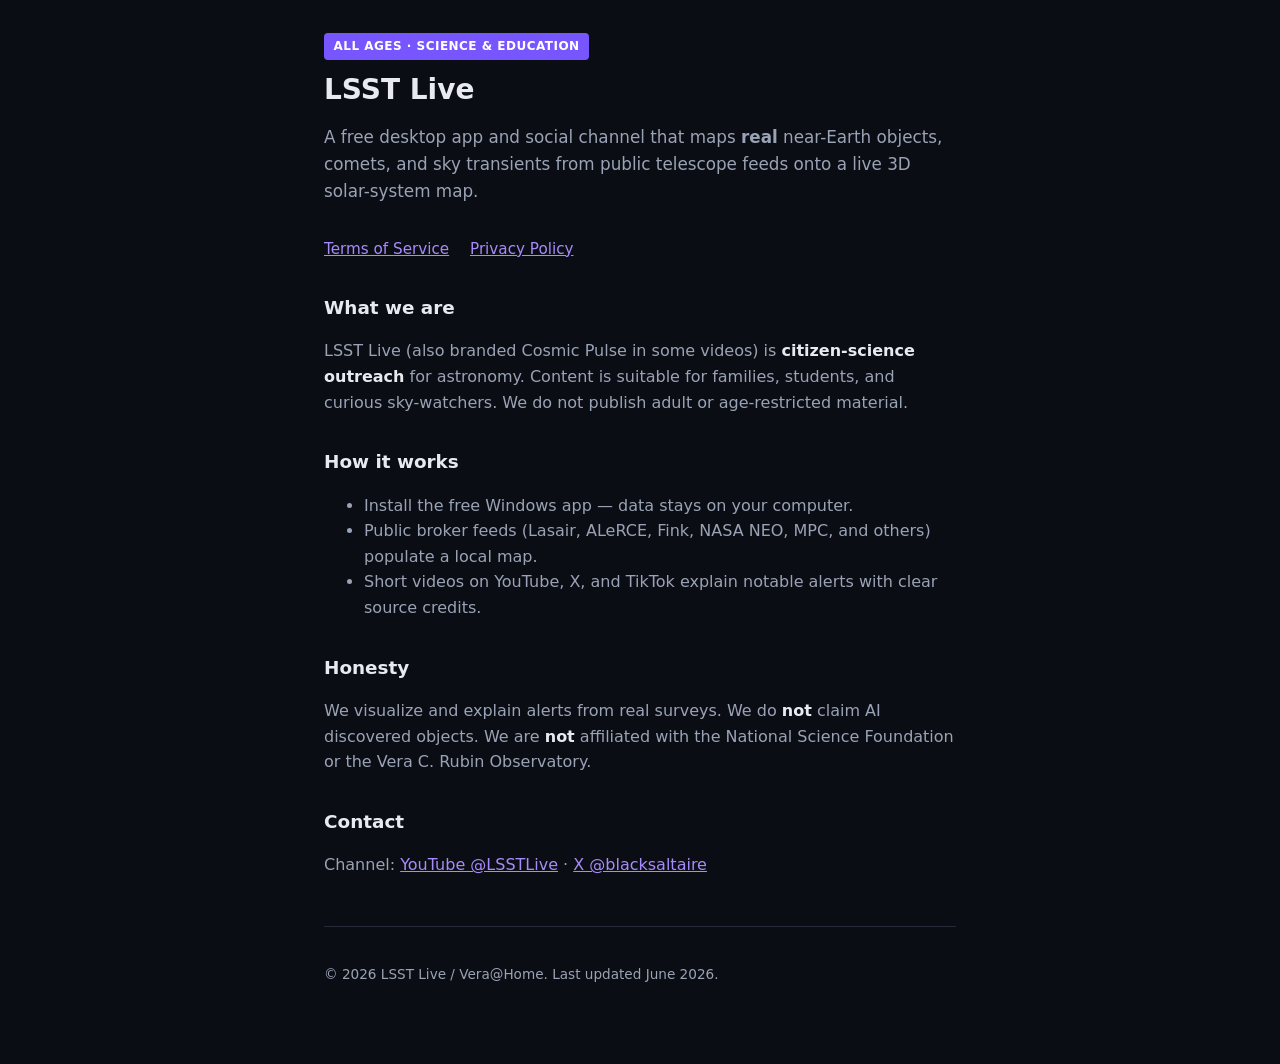
==== index.html @ 292eb152 "LSST Live family-friendly legal site Co-authored-by: Cursor <cursoragent@cursor.com>" ====
<!DOCTYPE html>
<html lang="en">
<head>
  <meta charset="utf-8" />
  <meta name="viewport" content="width=device-width, initial-scale=1" />
  <title>LSST Live — family-friendly astronomy</title>
  <meta name="description" content="LSST Live is a free, family-friendly Windows app and video channel about real telescope alerts. Not affiliated with NSF or Vera C. Rubin Observatory." />
  <link rel="stylesheet" href="styles.css" />
</head>
<body>
  <div class="wrap">
    <header>
      <span class="badge">All ages · Science &amp; education</span>
      <h1>LSST Live</h1>
      <p class="lead">A free desktop app and social channel that maps <strong>real</strong> near-Earth objects, comets, and sky transients from public telescope feeds onto a live 3D solar-system map.</p>
    </header>
    <nav aria-label="Legal">
      <a href="terms.html">Terms of Service</a>
      <a href="privacy.html">Privacy Policy</a>
    </nav>
    <main>
      <h2>What we are</h2>
      <p>LSST Live (also branded Cosmic Pulse in some videos) is <strong>citizen-science outreach</strong> for astronomy. Content is suitable for families, students, and curious sky-watchers. We do not publish adult or age-restricted material.</p>
      <h2>How it works</h2>
      <ul>
        <li>Install the free Windows app — data stays on your computer.</li>
        <li>Public broker feeds (Lasair, ALeRCE, Fink, NASA NEO, MPC, and others) populate a local map.</li>
        <li>Short videos on YouTube, X, and TikTok explain notable alerts with clear source credits.</li>
      </ul>
      <h2>Honesty</h2>
      <p>We visualize and explain alerts from real surveys. We do <strong>not</strong> claim AI discovered objects. We are <strong>not</strong> affiliated with the National Science Foundation or the Vera C. Rubin Observatory.</p>
      <h2>Contact</h2>
      <p>Channel: <a href="https://www.youtube.com/@LSSTLive">YouTube @LSSTLive</a> · <a href="https://x.com/blacksaltaire">X @blacksaltaire</a></p>
    </main>
    <footer>
      <p>© 2026 LSST Live / Vera@Home. Last updated June 2026.</p>
    </footer>
  </div>
</body>
</html>
---- styles.css ----
:root {
  --bg: #0b0d14;
  --card: #141824;
  --text: #e8eaf0;
  --muted: #9aa3b5;
  --accent: #7856ff;
  --link: #a78bfa;
}
* { box-sizing: border-box; }
body {
  margin: 0;
  font-family: system-ui, -apple-system, "Segoe UI", Roboto, sans-serif;
  background: var(--bg);
  color: var(--text);
  line-height: 1.6;
}
a { color: var(--link); }
.wrap { max-width: 42rem; margin: 0 auto; padding: 2rem 1.25rem 4rem; }
header { margin-bottom: 2rem; }
.badge {
  display: inline-block;
  background: var(--accent);
  color: #fff;
  font-size: 0.75rem;
  font-weight: 600;
  letter-spacing: 0.04em;
  text-transform: uppercase;
  padding: 0.25rem 0.6rem;
  border-radius: 4px;
  margin-bottom: 0.75rem;
}
h1 { font-size: 1.75rem; margin: 0 0 0.5rem; line-height: 1.25; }
.lead { color: var(--muted); font-size: 1.05rem; }
nav { margin: 1.5rem 0; font-size: 0.95rem; }
nav a { margin-right: 1rem; }
main h2 { font-size: 1.15rem; margin-top: 2rem; }
main p, main li { color: var(--muted); }
main strong { color: var(--text); }
footer {
  margin-top: 3rem;
  padding-top: 1.5rem;
  border-top: 1px solid #252a38;
  font-size: 0.85rem;
  color: var(--muted);
}
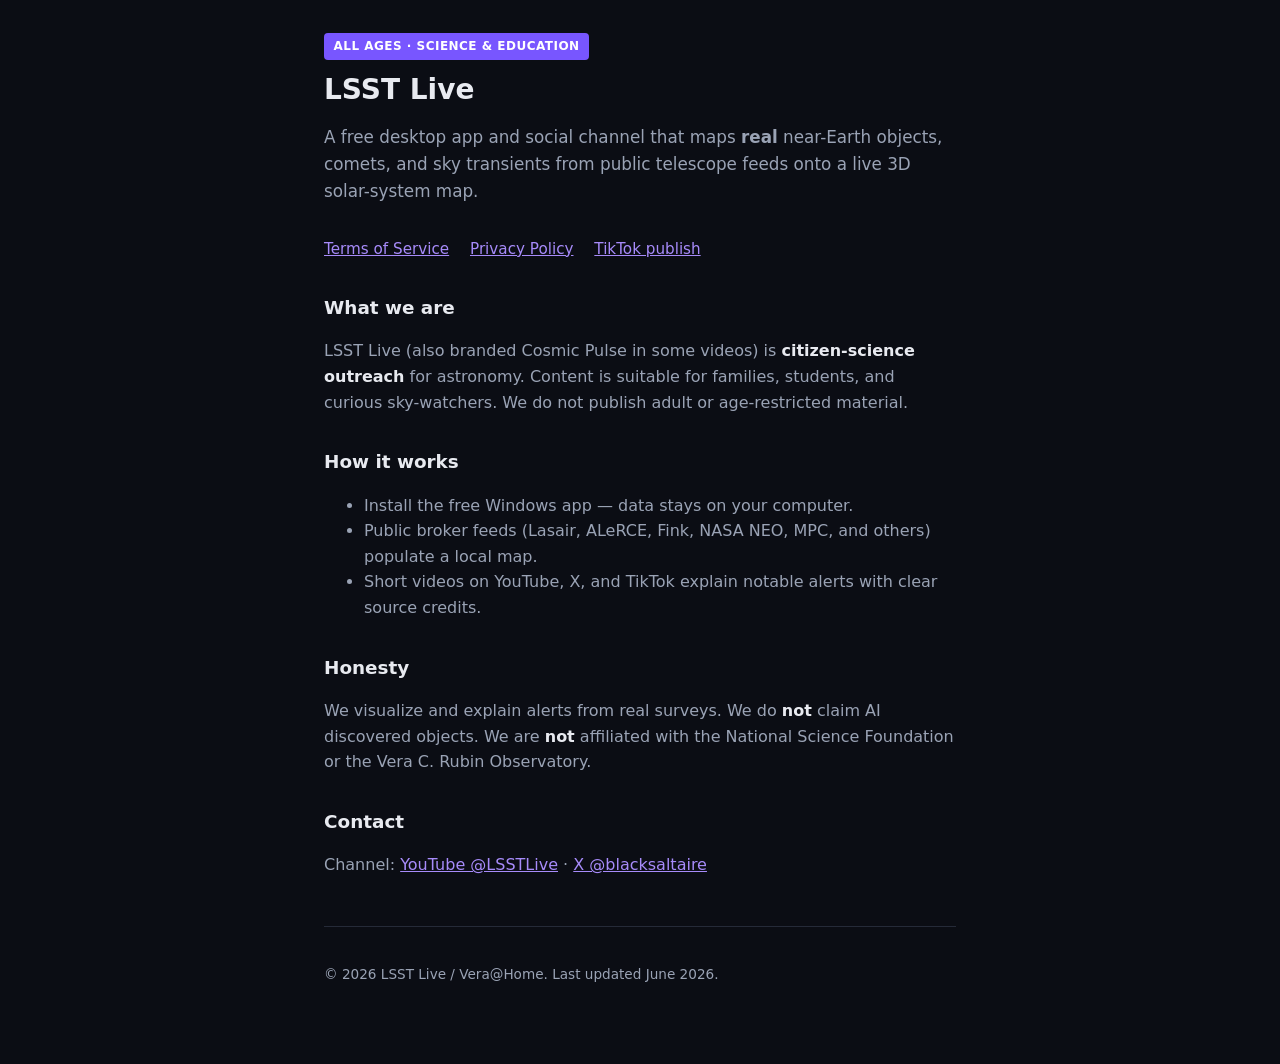
==== commit e2a469b1: "Add TikTok sandbox publish UI for app review demo. Operator page on verified domain pairs with local" ====
--- a/index.html
+++ b/index.html
@@ -17,6 +17,7 @@
     <nav aria-label="Legal">
       <a href="terms.html">Terms of Service</a>
       <a href="privacy.html">Privacy Policy</a>
+      <a href="publish.html">TikTok publish</a>
     </nav>
     <main>
       <h2>What we are</h2>
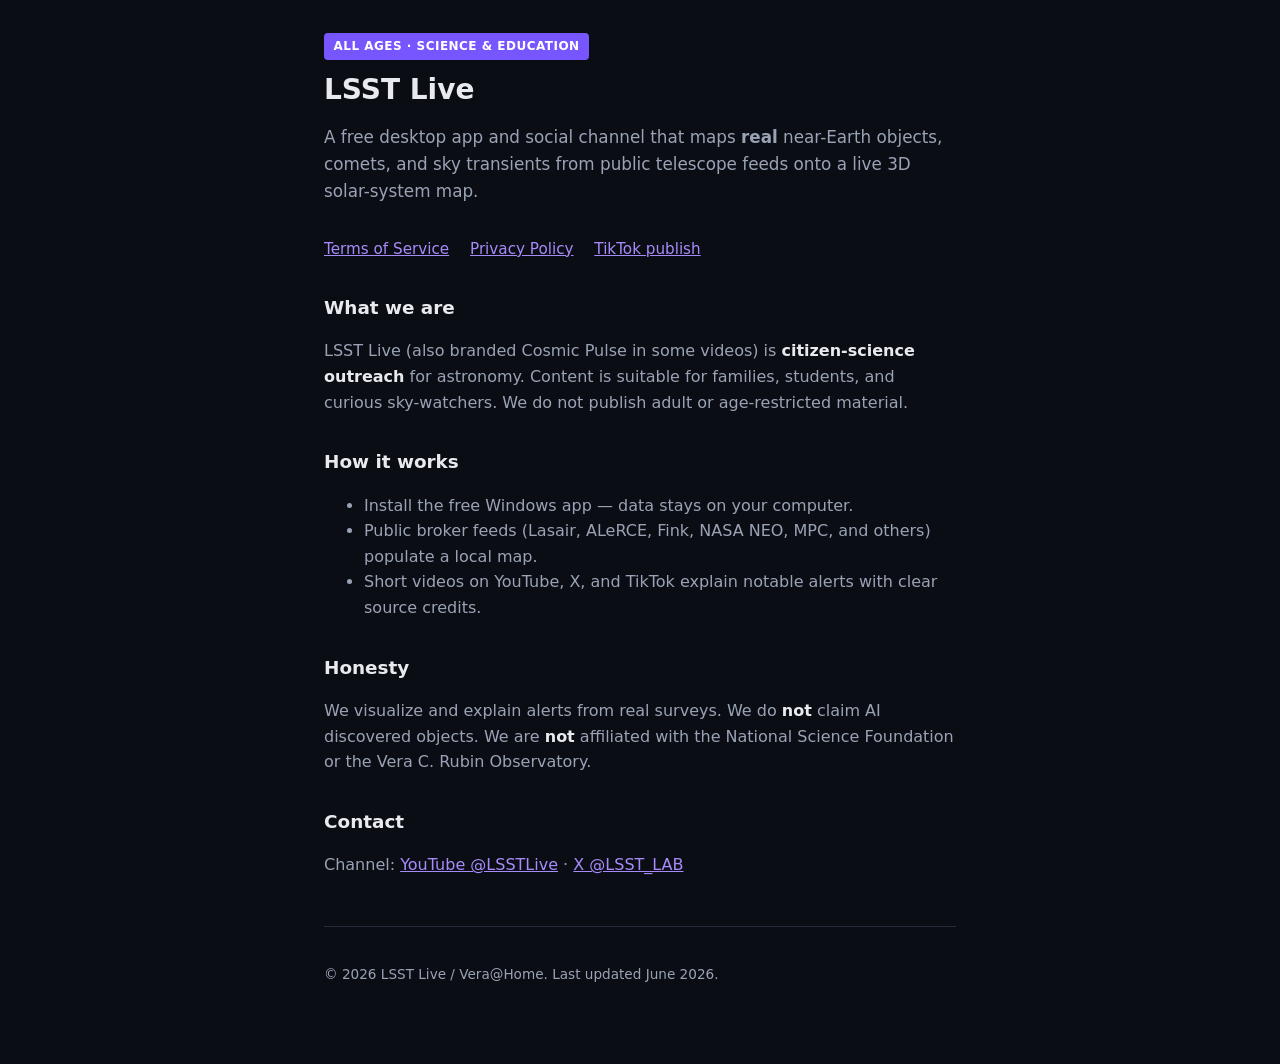
==== commit 4ffaf946: "Rebrand X handle to @LSST_LAB across site pages. Co-authored-by: Cursor <cursoragent@cursor.com>" ====
--- a/index.html
+++ b/index.html
@@ -31,7 +31,7 @@
       <h2>Honesty</h2>
       <p>We visualize and explain alerts from real surveys. We do <strong>not</strong> claim AI discovered objects. We are <strong>not</strong> affiliated with the National Science Foundation or the Vera C. Rubin Observatory.</p>
       <h2>Contact</h2>
-      <p>Channel: <a href="https://www.youtube.com/@LSSTLive">YouTube @LSSTLive</a> · <a href="https://x.com/blacksaltaire">X @blacksaltaire</a></p>
+      <p>Channel: <a href="https://www.youtube.com/@LSSTLive">YouTube @LSSTLive</a> · <a href="https://x.com/LSST_LAB">X @LSST_LAB</a></p>
     </main>
     <footer>
       <p>© 2026 LSST Live / Vera@Home. Last updated June 2026.</p>
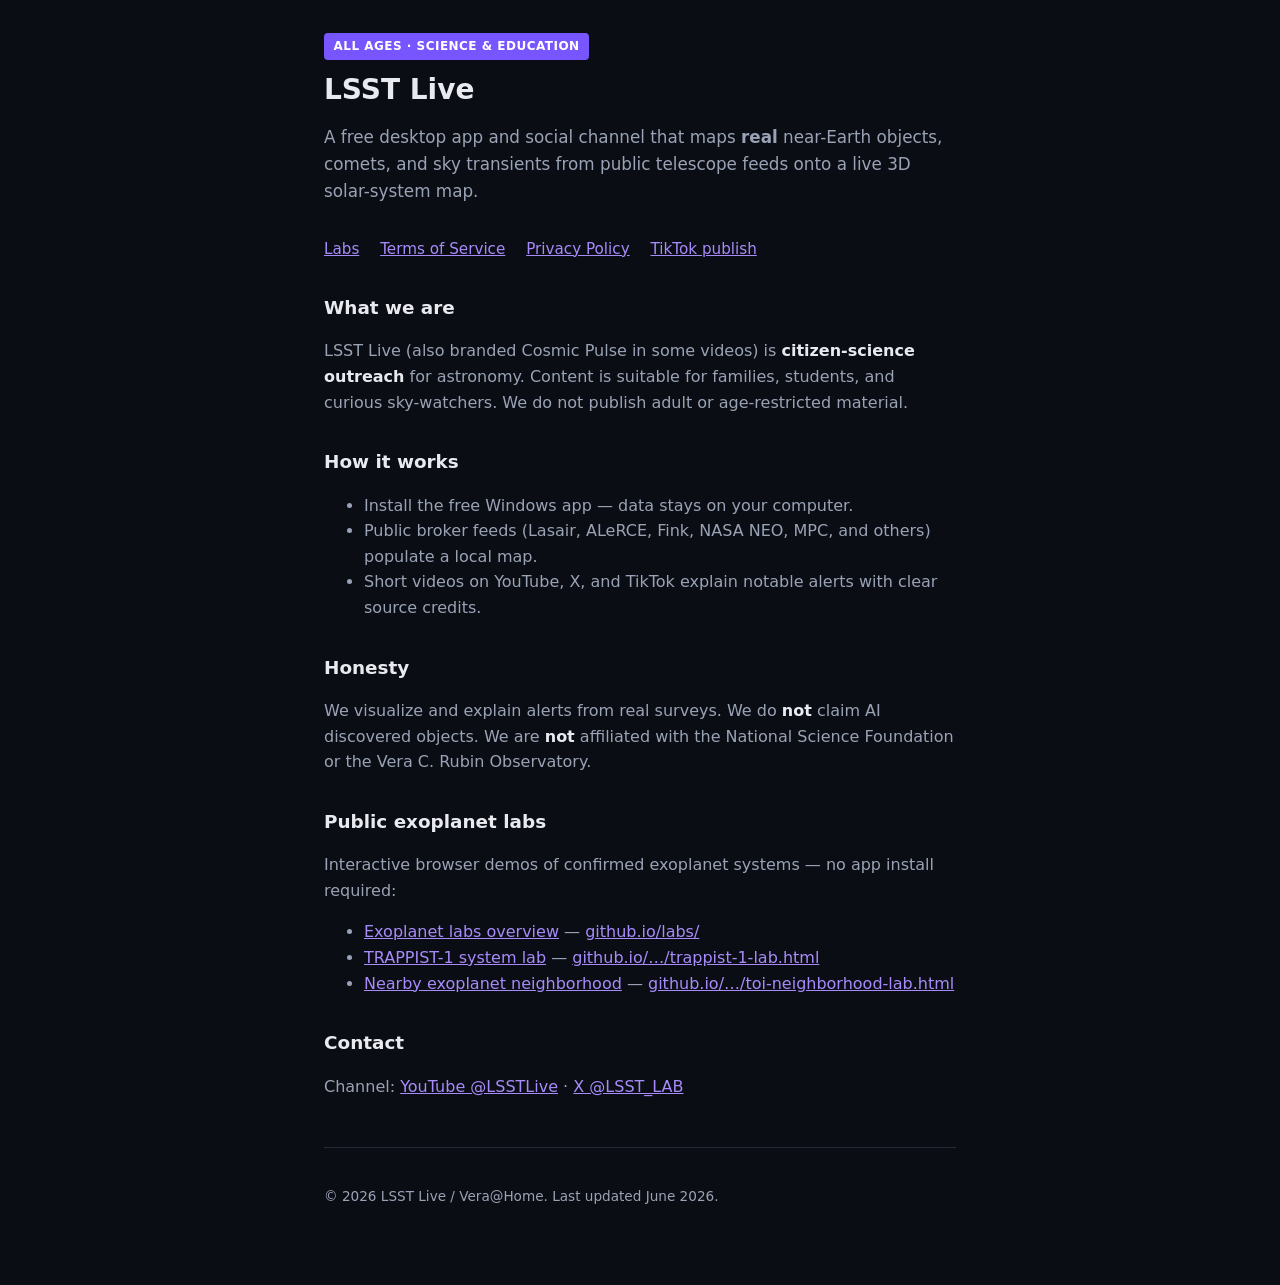
==== commit 781cdc4d: "Add public exoplanet labs for GitHub Pages Ship interactive TRAPPIST-1 and nearby-exoplanet neighbor" ====
--- a/index.html
+++ b/index.html
@@ -14,7 +14,8 @@
       <h1>LSST Live</h1>
       <p class="lead">A free desktop app and social channel that maps <strong>real</strong> near-Earth objects, comets, and sky transients from public telescope feeds onto a live 3D solar-system map.</p>
     </header>
-    <nav aria-label="Legal">
+    <nav aria-label="Site">
+      <a href="labs/index.html">Labs</a>
       <a href="terms.html">Terms of Service</a>
       <a href="privacy.html">Privacy Policy</a>
       <a href="publish.html">TikTok publish</a>
@@ -30,6 +31,13 @@
       </ul>
       <h2>Honesty</h2>
       <p>We visualize and explain alerts from real surveys. We do <strong>not</strong> claim AI discovered objects. We are <strong>not</strong> affiliated with the National Science Foundation or the Vera C. Rubin Observatory.</p>
+      <h2>Public exoplanet labs</h2>
+      <p>Interactive browser demos of confirmed exoplanet systems — no app install required:</p>
+      <ul>
+        <li><a href="labs/index.html">Exoplanet labs overview</a> — <a href="https://cyberbob4269.github.io/lsst-live-site/labs/">github.io/labs/</a></li>
+        <li><a href="labs/trappist-1-lab.html">TRAPPIST-1 system lab</a> — <a href="https://cyberbob4269.github.io/lsst-live-site/labs/trappist-1-lab.html">github.io/…/trappist-1-lab.html</a></li>
+        <li><a href="labs/toi-neighborhood-lab.html">Nearby exoplanet neighborhood</a> — <a href="https://cyberbob4269.github.io/lsst-live-site/labs/toi-neighborhood-lab.html">github.io/…/toi-neighborhood-lab.html</a></li>
+      </ul>
       <h2>Contact</h2>
       <p>Channel: <a href="https://www.youtube.com/@LSSTLive">YouTube @LSSTLive</a> · <a href="https://x.com/LSST_LAB">X @LSST_LAB</a></p>
     </main>
